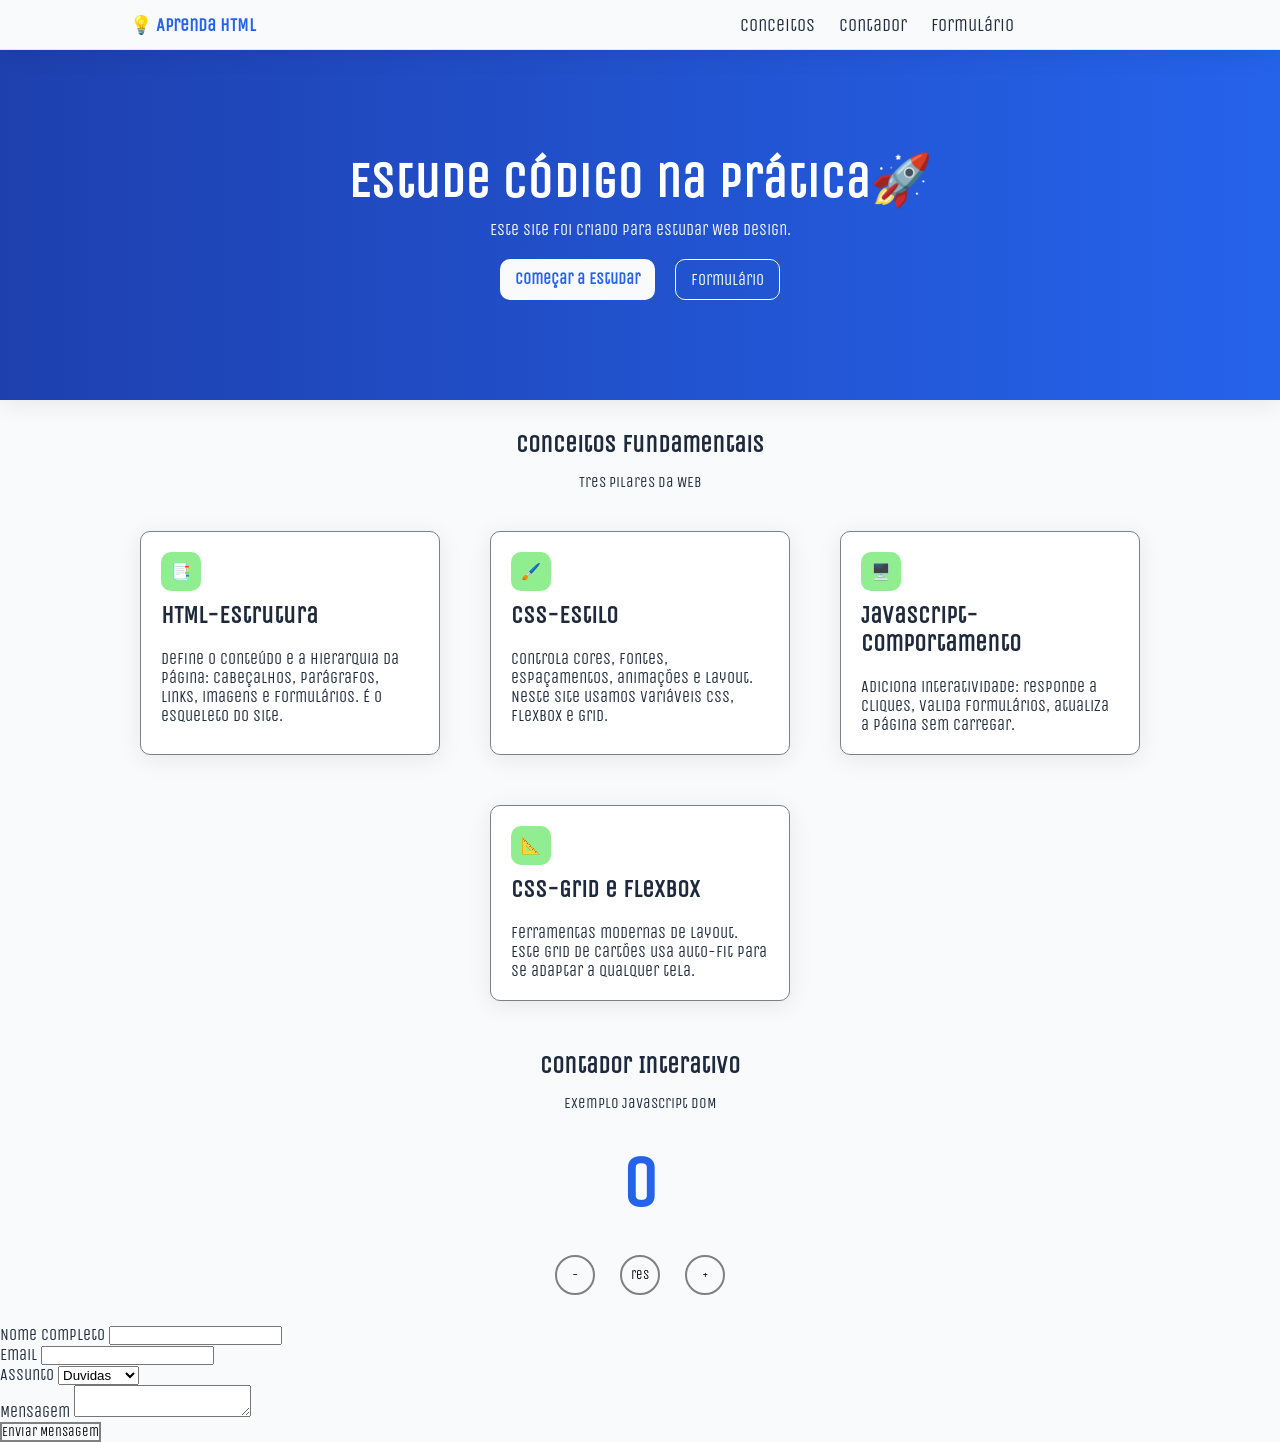
==== index.html @ d760f40f "Site ate então" ====
<!DOCTYPE html>
<html lang="en">
<head>
    <meta charset="UTF-8">
    <meta name="viewport" content="width=device-width, initial-scale=1.0">

    <link rel="stylesheet" href="css/style.css">
    <script src="js/script.js"></script>

    <title>Aprenda HTML</title>
</head>
<body>
    <header>
        <div id="tituloPagina">
            <a href="">
                <span>💡</span>
                Aprenda HTML
            </a>
        </div>
        <div id="navbar">
            <ul>
                <li>Conceitos</li>
                <li>Contador</li>
                <li>Formulário</li>
            </ul>
        </div>
    </header>

    <section id="primeiraSecao"> <!--Primeira Secao do Site-->
        <h1>Estude código na prática🚀</h1>
        <p>Este site foi criado para estudar Web Design.</p>
        <div>
            <a class="botao botao-primario" href="">Começar a Estudar</a>
            <a class="botao botao-secundario" href="">Formulário</a>
        </div>
    </section>

    <section id="segundaSecao"> <!--Segunda Secao do Site-->
        <div id="cardTitulo">
            <h2 class="titulo">Conceitos Fundamentais</h2>
            <p class="subtitulo">Tres pilares da WEB</p>
        </div>
        <div id="cards">
           <div class="card">
                <div class="card-icone">📑</div>
                <h2 class="card-titulo">HTML-Estrutura</h2>
                <p>Define o conteúdo e a hierarquia da página: cabeçalhos, parágrafos, links, imagens e formulários. É o esqueleto do site.</p>
           </div>
           <div class="card">
                <div class="card-icone">🖌️</div>
                <h2 class="card-titulo">CSS-Estilo</h2>
                <p>Controla cores, fontes, espaçamentos, animações e layout. Neste site usamos variáveis CSS, Flexbox e Grid.</p>
           </div>
           <div class="card">
                <div class="card-icone">🖥️</div>
                <h2 class="card-titulo">Javascript-Comportamento</h2>
                <p>Adiciona interatividade: responde a cliques, valida formulários, atualiza a página sem carregar.</p>
           </div>
           <div class="card">
                <div class="card-icone">📐</div>
                <h2 class="card-titulo">CSS-Grid e Flexbox</h2>
                <p>Ferramentas modernas de layout. Este grid de cartões usa auto-fit para se adaptar a qualquer tela.</p>
           </div>
        </div>
    </section>

    <section id="terceiraSecao">
        <div> <!--Titulo + Texto-->
            <h2 class="titulo"> Contador Interativo </h2>
            <p class="subtitulo">Exemplo Javascript DOM</p>
        </div>
        
        <div> <!--Numero + Botoes-->
            <span id="contador">0</span>
            <div id="operadores">
                <button id="menos" class="operador">-</button>
                <button id="res" class="operador">res</button>
                <button id="mais" class="operador">+</button>
            </div>
        </div>
    </section>

    <section>
        <div>
            <h2></h2>
            <p></p>
        </div>
        <div>
            <div class="campo">
                <label for="nome">Nome Completo</label>
                <input type="text" id="nome">
            </div>
            <div class="campo">
                <label for="email" type="email">Email</label>
                <input type="email" id="email" required>
            </div>
            <div class="selecao">
                <label for="assunto">Assunto</label>
                <select id="assunto">
                    <option value="">Duvidas</option>
                    <option value="">Sujestões</option>
                </select>
            </div>
            <div class="mensagem">
                <label for="msg">Mensagem</label>
                <textarea id="msg"></textarea>
            </div>
            <button>Enviar Mensagem</button>
        </div>      
    </section>

    <geolocate></geolocate>
    



</body>
</html>
---- css/style.css ----
@import url('https://fonts.googleapis.com/css2?family=Unica+One&display=swap');

:root {
    --cor-primaria: #2563eb;
    --cor-secundaria: #1e40af;
    --cor-destaque: #f59e0b;
    --cor-fundo: #f8fafc;
    --cor-fundo-card: #ffffff;
    --cor-text: #1e293b;
    --cor-sucesso: #10b981;
    --sombra: 0 4px 24px rgba(0, 0, 0, 0.08);
}

* {
    margin: 0px;
    padding: 0px;
    box-sizing: border-box;
}

body {
    font-family: "Unica One", sans-serif;
    background-color: var(--cor-fundo);
    color: var(--cor-text);
}

a {
    text-decoration: none;
    color: inherit;
}

header {
    display: flex;
    height: 50px;
    align-items: center;
    border-bottom: 1px solid #e2e8f0;
    background-color: var(--cor-fundo);
    position: sticky;
    top: 0px;
    z-index: 100;
    box-shadow: var(--sombra);
}

button {
    background-color: transparent;
    border: 2px solid gray;
    font-family: inherit;
    transition: opacity 0.5s ease-in-out;
}

button:hover {
    cursor: pointer;
    opacity: 50%;
}

.botao {
    margin: 10px;
    padding: 10px 15px 10px 15px;
    border-radius: 10px;
    transition: background-color 0.5s ease-in-out;
}

.botao:hover {
    transform: translateY(-2px);
    box-shadow: 0px 8px 20px rgb(0, 0, 0, 0.845);
}

.botao-primario {
    background-color: var(--cor-fundo);
    color: var(--cor-primaria);
    font-weight: bold;
}

.botao-secundario {
    border: 1px solid var(--cor-fundo);
}

#tituloPagina {
    width: 20%;
    text-align: right;
    color: var(--cor-primaria);
    font-weight: bold;
    font-size: 18px;
}

#navbar {
    width: 80%;
    text-align: right;
    padding-right: 20%;
    color: var(--cor-text);
    font-size: 18px;
}

#navbar li {
    display: inline;
    padding: 0px 10px 0px 10px;
}

#primeiraSecao {
    height: 350px;
    background: linear-gradient(to right, var(--cor-secundaria), var(--cor-primaria));
    color: white;
    align-content: center;
    text-align: center;
    display: block;
    box-shadow: var(--sombra);
    margin-bottom: 30px;
}

#primeiraSecao h1 {
    margin: 10px;
    font-size: 50px;
}

#primeiraSecao p {
    margin: 10px;
}

#primeiraSecao div {
    display: inline-flex;
}

#segundaSecao {
    display: block;
    justify-items: center;
}

.titulo {
    text-align: center;
    margin: 15px;
}

.subtitulo {
    text-align: center;
    font-size: 15px;
}

#cardTitulo {
    margin: 20px 0px 40px 0px;
}

#cards {
    display: flex;
    flex-wrap: wrap;
    justify-content: center;
    gap: 50px;
    margin-bottom: 50px;
}

.card {
    border: 1px solid gray;
    border-radius: 10px;
    padding: 20px;
    background-color: var(--cor-fundo-card);
    box-shadow: var(--sombra);
    max-width: 300px;;
}


.card-icone {
    margin-bottom: 10px;
    background-color: lightgreen;
    width: fit-content;
    padding: 10px;
    border-radius: 10px;
}

.card-titulo {
    margin-bottom: 20px;;
}

#terceiraSecao {
    display: block;
    text-align: center;
    margin-bottom: 30px;
}

#contador {
    display: flex;
    justify-content: center;
    color: var(--cor-primaria);
    font-size: 70px;
    font-weight: bold;
    margin: 30px 0 30px 0;
}

#operadores {
    gap: 25px;
    display: flex;
    justify-content: center;
}

.operador {
    border-radius: 50%;
    border-color: gray;
    height: 40px;
    width: 40px;
}
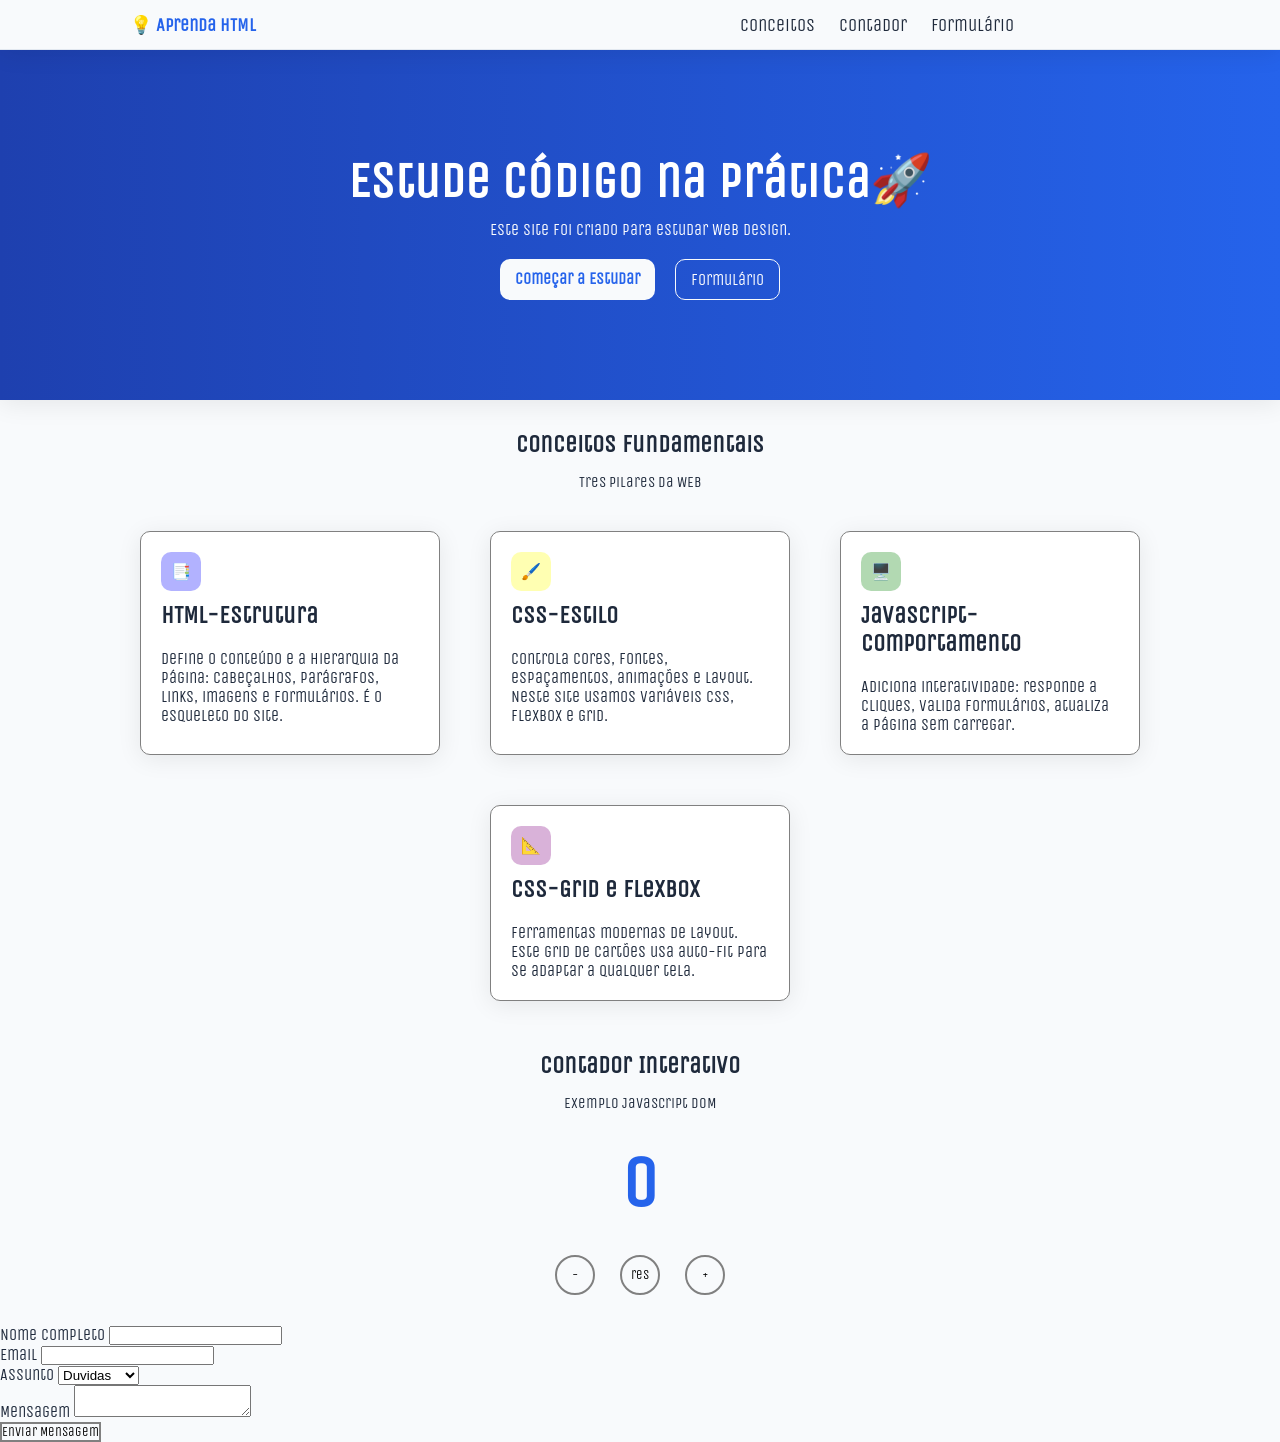
==== commit c013e4ec: "modificar o arquivo css/style.css e index.html para melhorar a aparência do site" ====
--- a/index.html
+++ b/index.html
@@ -42,22 +42,22 @@
         </div>
         <div id="cards">
            <div class="card">
-                <div class="card-icone">📑</div>
+                <div class="card-icone azul">📑</div>
                 <h2 class="card-titulo">HTML-Estrutura</h2>
                 <p>Define o conteúdo e a hierarquia da página: cabeçalhos, parágrafos, links, imagens e formulários. É o esqueleto do site.</p>
            </div>
            <div class="card">
-                <div class="card-icone">🖌️</div>
+                <div class="card-icone amarelo">🖌️</div>
                 <h2 class="card-titulo">CSS-Estilo</h2>
                 <p>Controla cores, fontes, espaçamentos, animações e layout. Neste site usamos variáveis CSS, Flexbox e Grid.</p>
            </div>
            <div class="card">
-                <div class="card-icone">🖥️</div>
+                <div class="card-icone verde">🖥️</div>
                 <h2 class="card-titulo">Javascript-Comportamento</h2>
                 <p>Adiciona interatividade: responde a cliques, valida formulários, atualiza a página sem carregar.</p>
            </div>
            <div class="card">
-                <div class="card-icone">📐</div>
+                <div class="card-icone roxo">📐</div>
                 <h2 class="card-titulo">CSS-Grid e Flexbox</h2>
                 <p>Ferramentas modernas de layout. Este grid de cartões usa auto-fit para se adaptar a qualquer tela.</p>
            </div>
@@ -85,7 +85,7 @@
             <h2></h2>
             <p></p>
         </div>
-        <div>
+        <div id="formulario">
             <div class="campo">
                 <label for="nome">Nome Completo</label>
                 <input type="text" id="nome">
--- a/css/style.css
+++ b/css/style.css
@@ -52,6 +52,22 @@
     opacity: 50%;
 }
 
+.azul {
+    background-color: rgba(0, 0, 255, 0.3);
+}
+
+.amarelo {
+    background-color: rgba(255, 255, 0, 0.3);
+}
+
+.verde {
+    background-color: rgba(0, 128, 0, 0.3);
+}
+
+.roxo {
+    background-color: rgba(128, 0, 128, 0.3);
+}
+
 .botao {
     margin: 10px;
     padding: 10px 15px 10px 15px;
@@ -158,7 +174,6 @@
 
 .card-icone {
     margin-bottom: 10px;
-    background-color: lightgreen;
     width: fit-content;
     padding: 10px;
     border-radius: 10px;
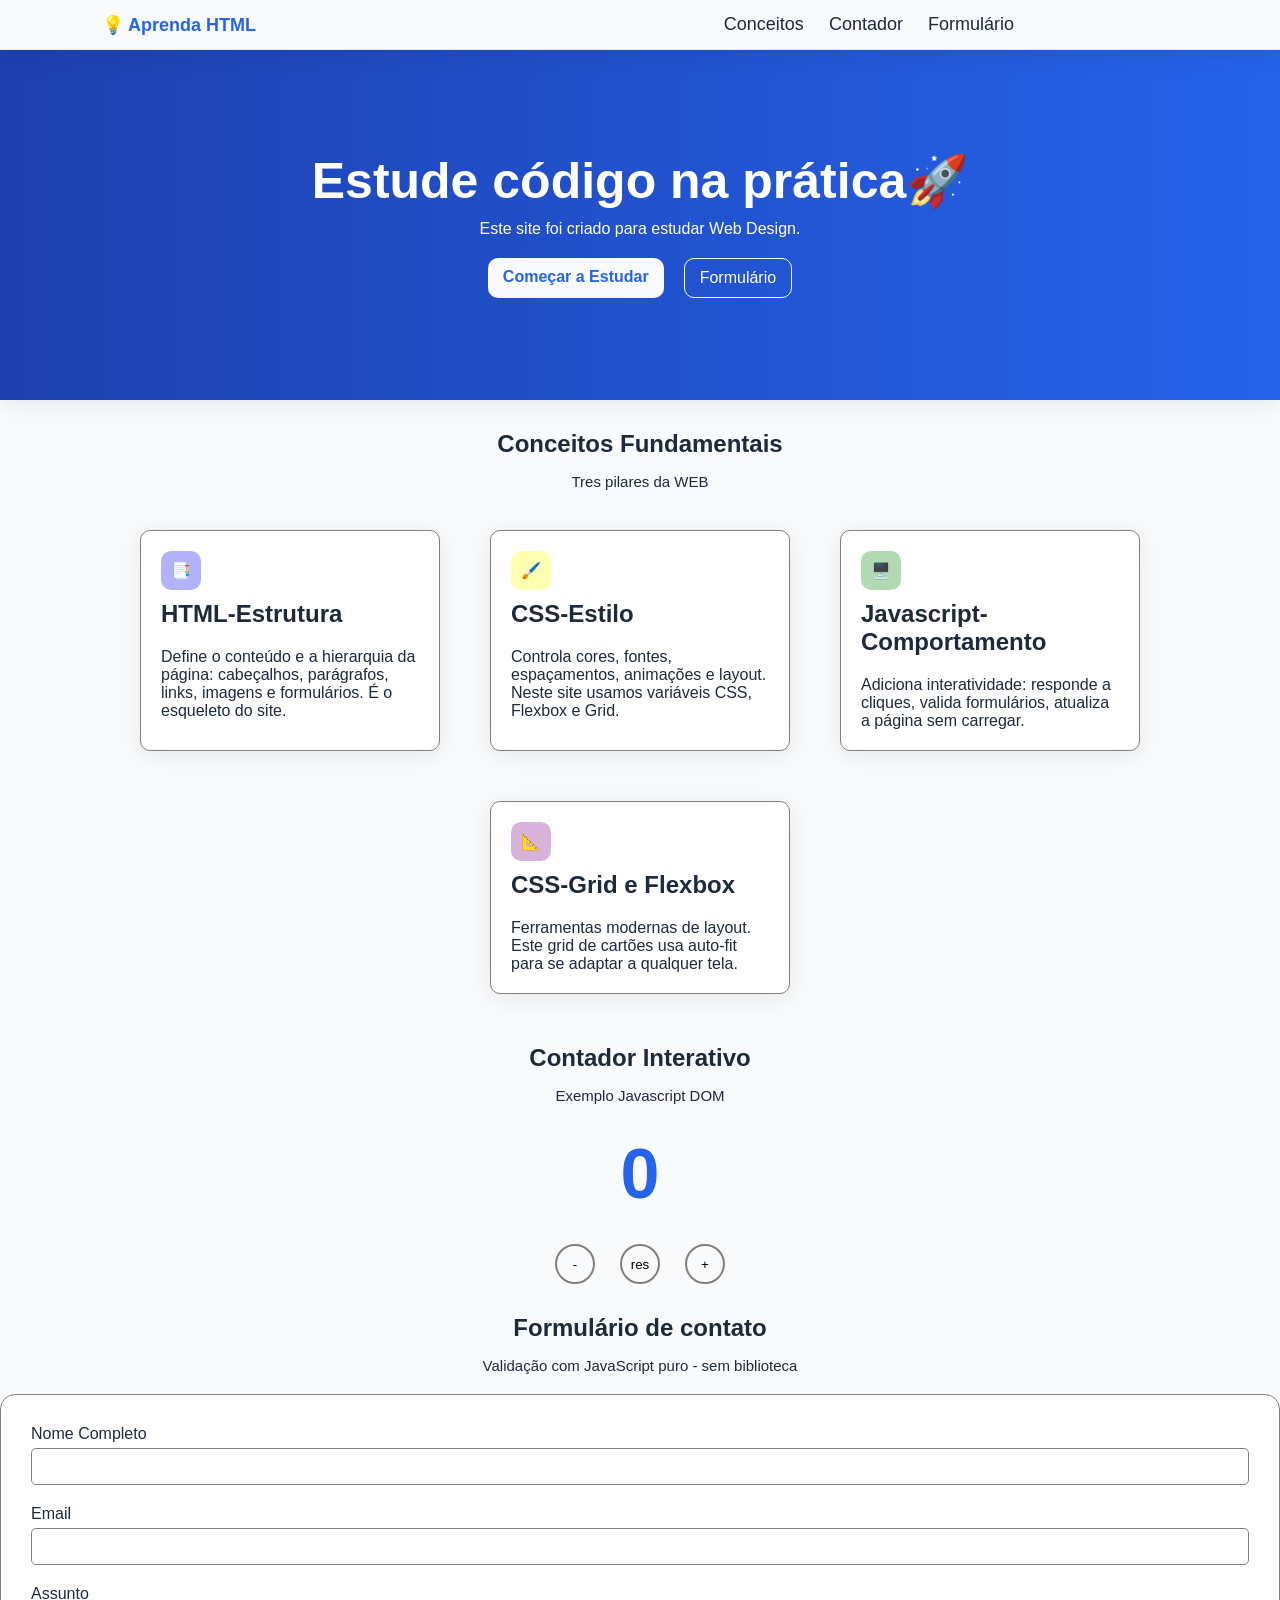
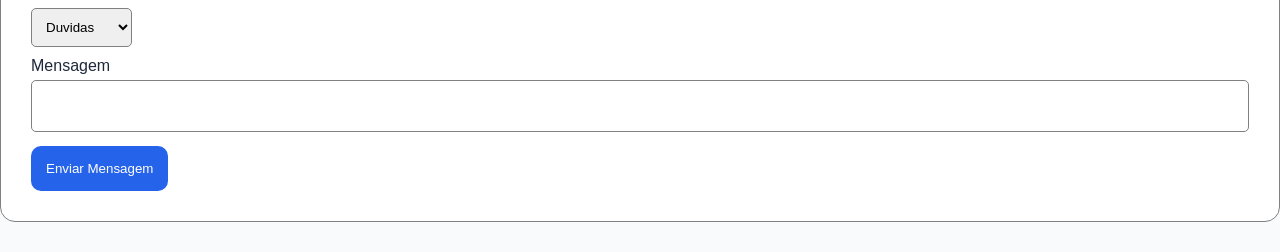
==== commit 2bcde0b1: "adding final touches" ====
--- a/index.html
+++ b/index.html
@@ -80,12 +80,12 @@
         </div>
     </section>
 
-    <section>
-        <div>
-            <h2></h2>
-            <p></p>
+    <section id="quartaSecao">
+        <div id="formHeader">
+            <h2 class="titulo">Formulário de contato</h2>
+            <p class="subtitulo">Validação com JavaScript puro - sem biblioteca</p>
         </div>
-        <div id="formulario">
+        <div id="formularioPrincipal">
             <div class="campo">
                 <label for="nome">Nome Completo</label>
                 <input type="text" id="nome">
@@ -105,14 +105,9 @@
                 <label for="msg">Mensagem</label>
                 <textarea id="msg"></textarea>
             </div>
-            <button>Enviar Mensagem</button>
+            <button id="submitButton">Enviar Mensagem</button>
         </div>      
     </section>
 
-    <geolocate></geolocate>
-    
-
-
-
 </body>
 </html>
--- a/css/style.css
+++ b/css/style.css
@@ -1,4 +1,4 @@
-@import url('https://fonts.googleapis.com/css2?family=Unica+One&display=swap');
+/* @import url('https://fonts.googleapis.com/css2?family=Unica+One&display=swap'); */
 
 :root {
     --cor-primaria: #2563eb;
@@ -52,6 +52,23 @@
     opacity: 50%;
 }
 
+label {
+    display: block;
+    margin-bottom: 5px;
+}
+
+input, select, textarea {
+    width: 100%;
+    padding: 10px;
+    border-radius: 5px;
+    border: 1px solid gray;
+    margin-bottom: 10px;;
+}
+
+select {
+    width: auto;
+}
+
 .azul {
     background-color: rgba(0, 0, 255, 0.3);
 }
@@ -209,4 +226,45 @@
     border-color: gray;
     height: 40px;
     width: 40px;
+}
+
+#quartaSecao {
+    justify-self: center;
+    display: block;
+    width: auto;
+    margin-bottom: 30px;
+}
+
+#formHeader {
+    justify-items: center;
+    margin-bottom: 20px;
+}
+
+#formularioPrincipal {
+    display: block;
+    background-color: var(--cor-fundo-card);
+    border: 1px solid gray;
+    padding: 30px;
+    border-radius: 15px;
+}
+
+#formularioPrincipal input {
+    min-width: 400px;
+}
+
+.campo {
+    display: block;
+    margin-bottom: 10px;
+}
+
+#msg {
+    resize: none;
+}
+
+#submitButton {
+    color: white;
+    background-color: var(--cor-primaria);
+    padding: 15px;
+    border-radius: 10px;
+    border: none;
 }
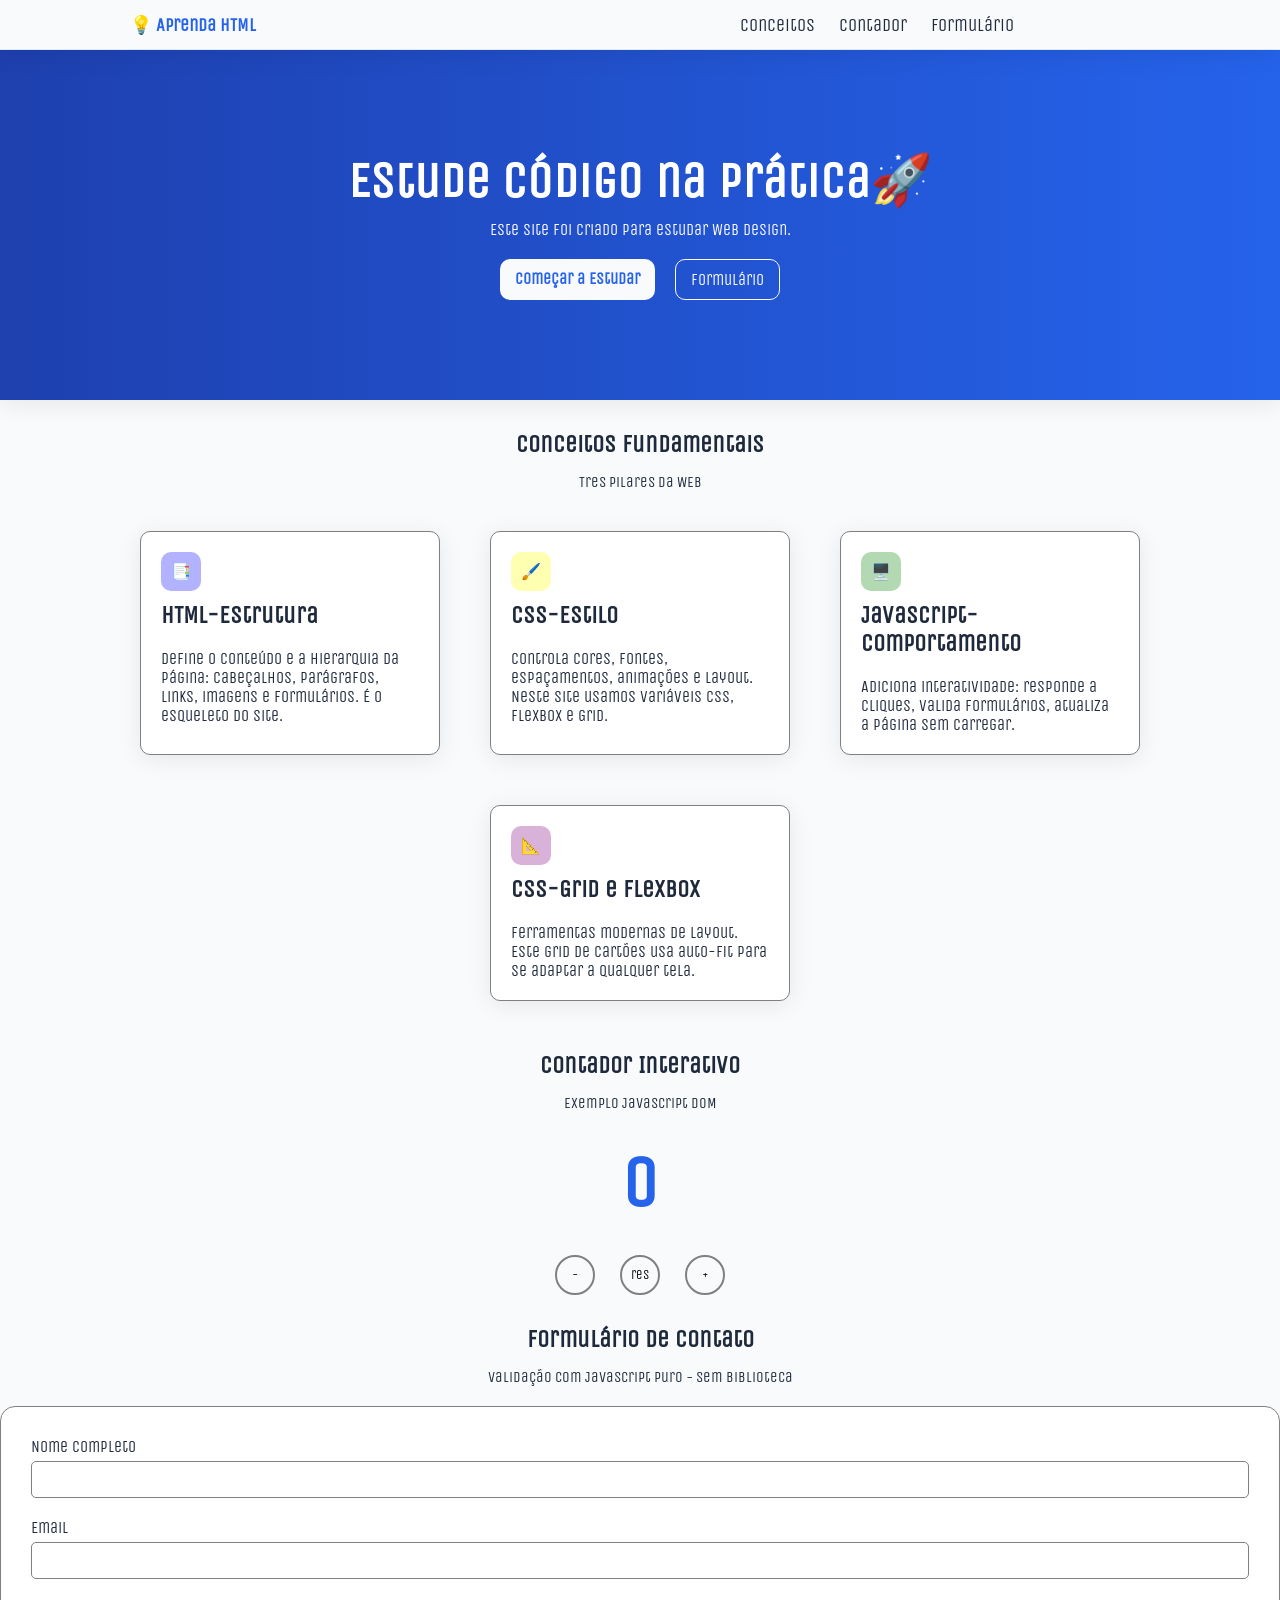
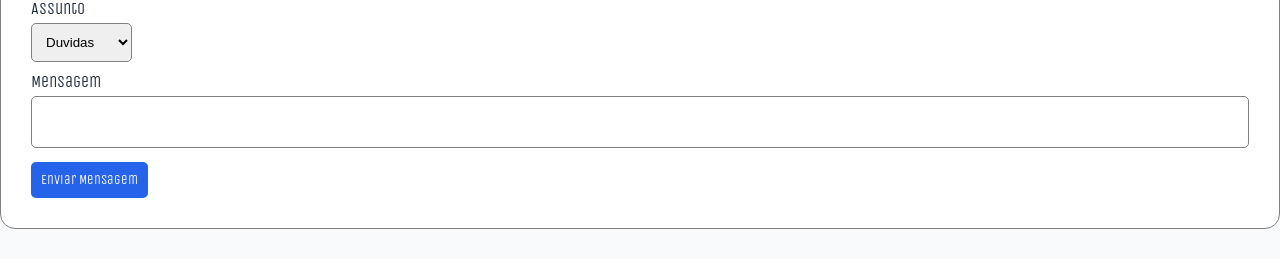
==== commit 8edb8b2b: "Finalização projeto" ====
--- a/index.html
+++ b/index.html
@@ -5,7 +5,6 @@
     <meta name="viewport" content="width=device-width, initial-scale=1.0">
 
     <link rel="stylesheet" href="css/style.css">
-    <script src="js/script.js"></script>
 
     <title>Aprenda HTML</title>
 </head>
@@ -73,9 +72,9 @@
         <div> <!--Numero + Botoes-->
             <span id="contador">0</span>
             <div id="operadores">
-                <button id="menos" class="operador">-</button>
-                <button id="res" class="operador">res</button>
-                <button id="mais" class="operador">+</button>
+                <button id="menos" class="operador" onclick="subtrair()">-</button>
+                <button id="res" class="operador" onclick="zerar()">res</button>
+                <button id="mais" class="operador" onclick="adicionar()">+</button>
             </div>
         </div>
     </section>
@@ -110,4 +109,5 @@
     </section>
 
 </body>
+<script src="js/script.js"></script>
 </html>
--- a/css/style.css
+++ b/css/style.css
@@ -1,4 +1,4 @@
-/* @import url('https://fonts.googleapis.com/css2?family=Unica+One&display=swap'); */
+@import url('https://fonts.googleapis.com/css2?family=Unica+One&display=swap');
 
 :root {
     --cor-primaria: #2563eb;
@@ -264,7 +264,7 @@
 #submitButton {
     color: white;
     background-color: var(--cor-primaria);
-    padding: 15px;
-    border-radius: 10px;
+    padding: 10px;
+    border-radius: 5px;
     border: none;
 }
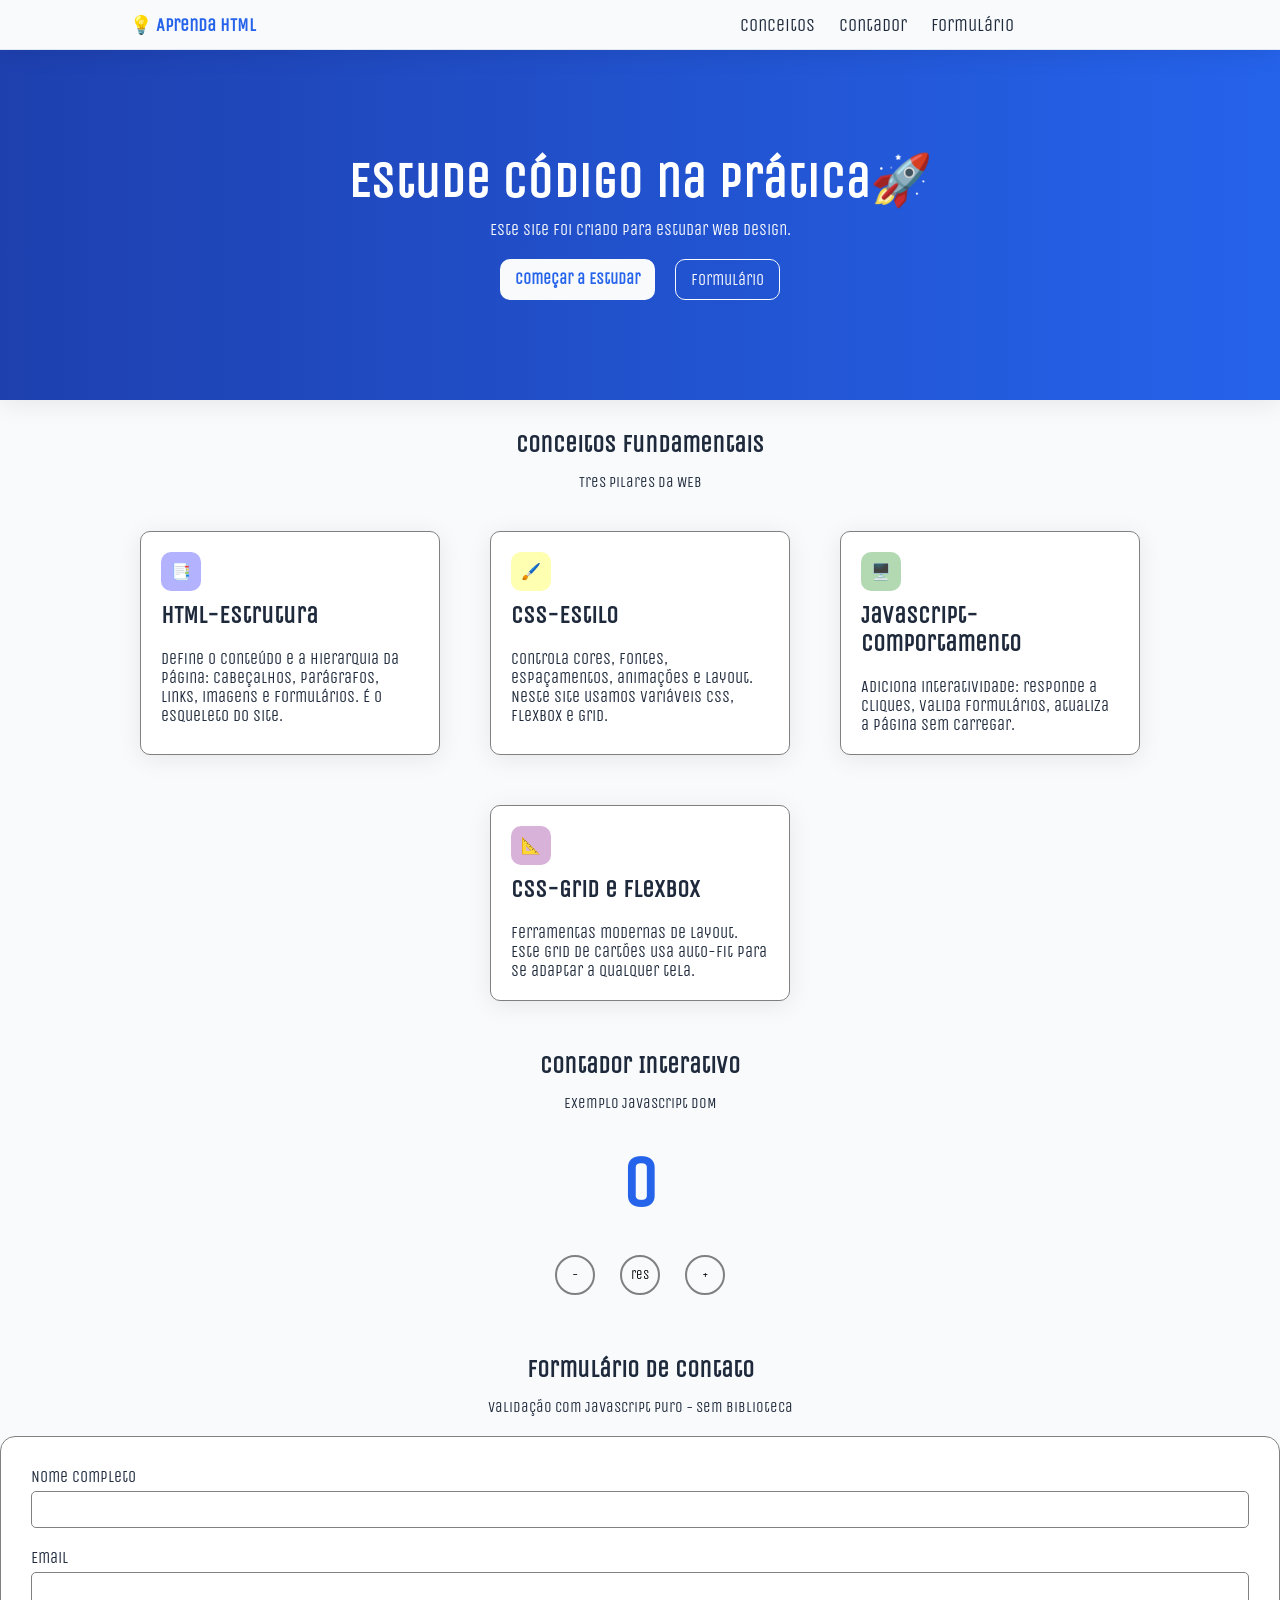
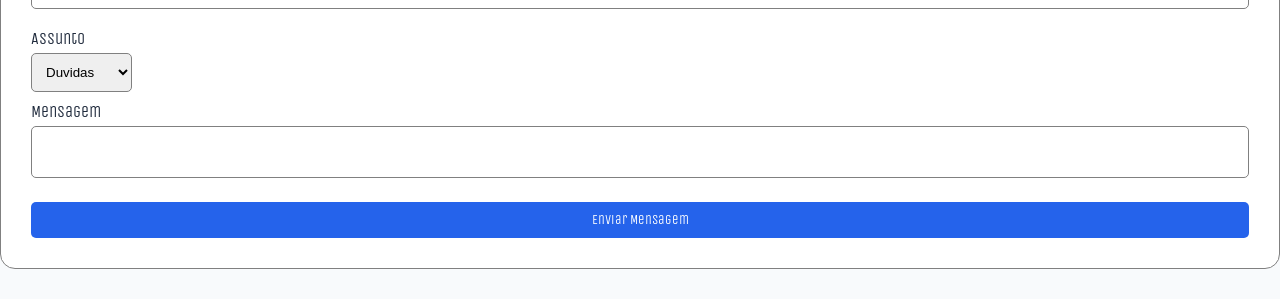
==== commit 361e4602: "ajustar a linguagem do HTML para pt-BR e melhorar o espaçamento no CSS" ====
--- a/index.html
+++ b/index.html
@@ -1,5 +1,5 @@
 <!DOCTYPE html>
-<html lang="en">
+<html lang="pt-BR">
 <head>
     <meta charset="UTF-8">
     <meta name="viewport" content="width=device-width, initial-scale=1.0">
--- a/css/style.css
+++ b/css/style.css
@@ -203,7 +203,7 @@
 #terceiraSecao {
     display: block;
     text-align: center;
-    margin-bottom: 30px;
+    margin-bottom: 60px;
 }
 
 #contador {
@@ -262,9 +262,11 @@
 }
 
 #submitButton {
+    margin-top: 10px;
     color: white;
     background-color: var(--cor-primaria);
     padding: 10px;
     border-radius: 5px;
     border: none;
+    width: 100%;
 }
